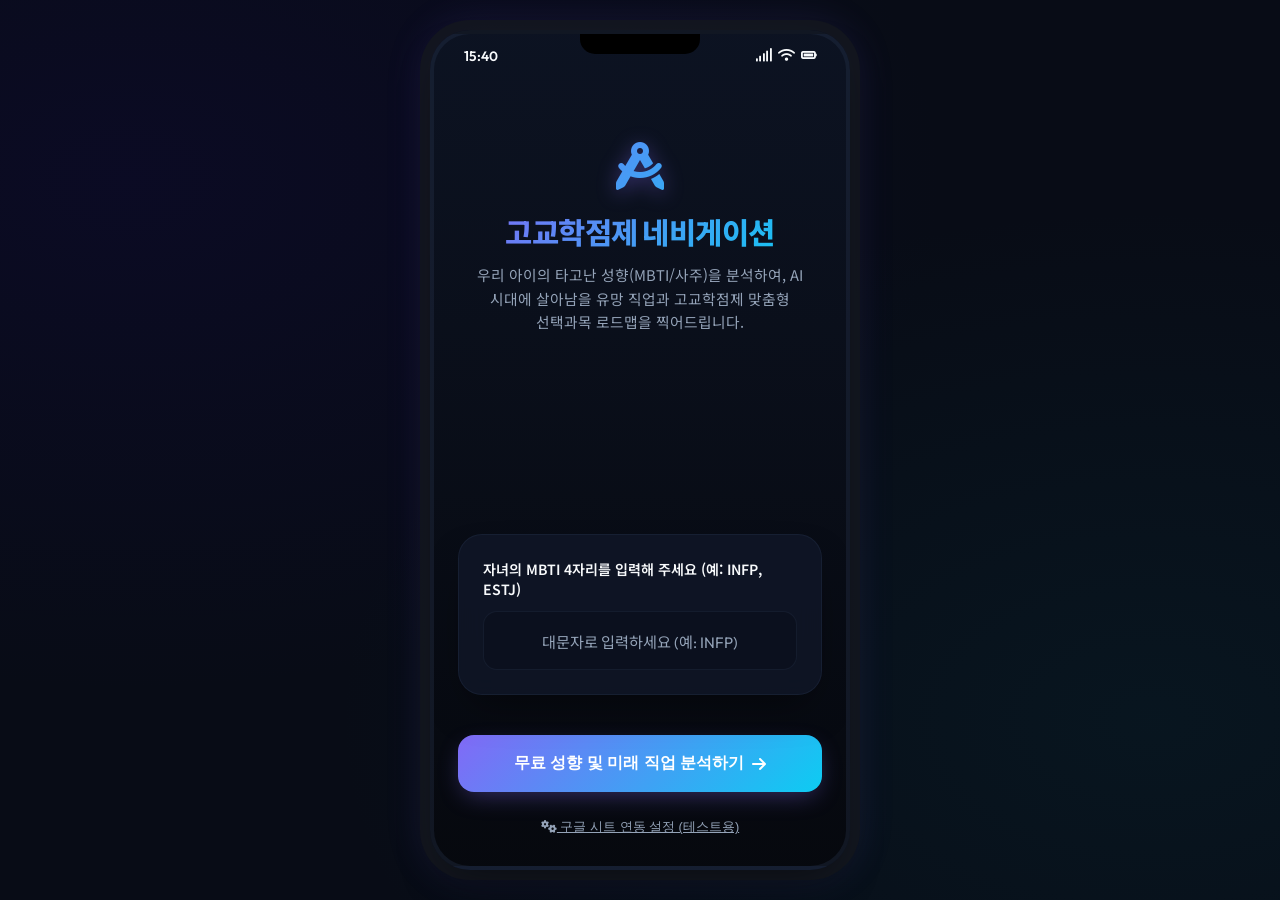
==== index.html @ 36f5def9 "Add files via upload" ====
<!DOCTYPE html>
<html lang="ko">
<head>
  <meta charset="UTF-8">
  <meta name="viewport" content="width=device-width, initial-scale=1.0">
  <title>고교학점제 네비게이션 - 맞춤형 성향 & 진로 설계</title>
  <meta name="description" content="우리 아이의 MBTI와 성향 분석을 토대로 고교학점제 최적의 선택과목 로드맵과 미래 유망 직업 리포트를 받아보세요.">
  <!-- Stylesheets -->
  <link rel="stylesheet" href="index.css">
  <!-- Fonts & FontAwesome -->
  <link rel="stylesheet" href="https://cdnjs.cloudflare.com/ajax/libs/font-awesome/6.4.0/css/all.min.css">
</head>
<body>

  <!-- Premium Simulated Smartphone Shell Frame -->
  <div class="phone-shell">
    
    <!-- Phone Status Header -->
    <div class="phone-header">
      <div class="time">15:40</div>
      <div class="phone-notch"></div>
      <div class="icons">
        <i class="fas fa-signal"></i>
        <i class="fas fa-wifi"></i>
        <i class="fas fa-battery-full"></i>
      </div>
    </div>

    <!-- App Main Dynamic Screens Area -->
    <div class="screen-container">
      
      <!-- SCREEN 1: HOME & MBTI INPUT -->
      <div id="home-screen" class="screen active">
        <div class="logo-area">
          <div class="logo-icon">
            <i class="fa-solid fa-compass-drafting"></i>
          </div>
          <h1 id="home-main-title" class="app-title">고교학점제 네비게이션</h1>
          <p id="home-sub-title" class="sub-message">
            우리 아이의 타고난 성향(MBTI/사주)을 분석하여, AI 시대에 살아남을 유망 직업과 고교학점제 맞춤형 선택과목 로드맵을 찍어드립니다.
          </p>
        </div>

        <div class="input-group">
          <label id="input-lbl" for="mbti-input" class="input-label">
            자녀의 MBTI 4자리를 입력해 주세요 (예: INFP, ESTJ)
          </label>
          <input 
            type="text" 
            id="mbti-input" 
            class="mbti-input" 
            placeholder="대문자로 입력하세요 (예: INFP)" 
            maxlength="4"
            autocomplete="off"
          >
        </div>

        <button id="analyze-btn" class="btn-primary" type="button">
          <span>무료 성향 및 미래 직업 분석하기</span>
          <i class="fa-solid fa-arrow-right"></i>
        </button>

        <!-- Simulated Sheets Settings panel -->
        <div class="settings-toggle">
          <button id="settings-btn" class="settings-btn" type="button">
            <i class="fa-solid fa-gears"></i> 구글 시트 연동 설정 (테스트용)
          </button>
          <div id="settings-panel" class="settings-panel">
            <div class="settings-title">Spreadsheet Connector</div>
            <input 
              type="text" 
              id="google-sheet-url" 
              class="settings-input" 
              placeholder="구글 시트 공유 URL 입력 (Tendency_Match 탭 등)"
            >
            <p style="font-size: 0.72rem; color: var(--text-muted);">* 입력 시 해당 구글 시트의 설정된 셀 데이터를 가상 동기화합니다.</p>
          </div>
        </div>
      </div>

      <!-- SCREEN 2: TENDENCY MATCH (FREE RESULTS AREA) -->
      <div id="result-screen" class="screen">
        <div class="screen-title-area">
          <button id="back-to-home" class="back-btn" aria-label="이전 화면으로"><i class="fa-solid fa-chevron-left"></i></button>
          <div id="res-screen-title" class="screen-title">🔍 우리 아이 성향 분석 결과</div>
        </div>

        <div class="glass-card highlight">
          <div class="card-title">
            <i class="fa-solid fa-sparkles"></i> <span id="res-mbti-badge">INFP</span> 성향 분석 리포트
          </div>
          <div id="res-analysis-text" class="card-content">
            아이는 따뜻한 공감 능력과 깊은 통찰력을 가졌으며, 사주학적으로 木(목)의 기운이 강해 무언가를 창조하고 기르는 데 소질이 있습니다. 압박감을 주면 튕겨 나가는 성향이므로, 주도성을 쥐여주는 학습 방식이 효과적입니다.
          </div>
        </div>

        <div class="glass-card">
          <div id="res-jobs-title" class="card-title">
            💡 AI 시대 추천 직업:
          </div>
          <div id="res-jobs-container" class="badge-container">
            <!-- Dynamic Job Badges will appear here -->
            <span class="job-badge">AI 윤리학자</span>
            <span class="job-badge">메타버스 콘텐츠 크리에이터</span>
            <span class="job-badge">스마트 헬스케어 카운슬러</span>
          </div>
        </div>

        <!-- Premium Conversion Button / Banner Card -->
        <button id="premium-pay-btn" class="premium-banner" type="button">
          <div class="banner-header">
            <i class="fa-solid fa-lock"></i>
            <span>유료 프리미엄 멤버십 오픈</span>
          </div>
          <div class="banner-desc">
            🔒 [유료] 우리 아이 성향에 맞는 대학별 '필수 선택과목' 및 이번 달 비교과 로드맵 보러가기 (월 9,900원)
          </div>
        </button>
      </div>

      <!-- SCREEN 3: CURATION STRATEGY REPORT (PREMIUM AREA) -->
      <div id="membership-screen" class="screen">
        <div class="screen-title-area">
          <button id="back-to-result" class="back-btn" aria-label="이전 화면으로"><i class="fa-solid fa-chevron-left"></i></button>
          <div id="cur-screen-title" class="screen-title">🎯 고교학점제 매월 맞춤형 전략 리포트</div>
        </div>

        <div class="glass-card highlight">
          <div class="card-title">
            <i class="fa-solid fa-graduation-cap"></i> <span id="cur-mbti-badge">INFP</span> 추천 과목 가이드
          </div>
          <div id="cur-guide-text" class="card-content" style="margin-bottom: 12px;">
            안심하세요! 1학년 때 한 번 정하면 변경이 어려운 선택과목, 대학 입학사정관이 눈여겨보는 필수 과목만 콕 집어드립니다.
          </div>
          <div class="card-title" style="font-size: 0.82rem; margin-top: 14px; margin-bottom: 6px; color: var(--text-main);">
            추천 선택과목:
          </div>
          <div id="cur-subjects-container" class="subject-badge-container">
            <!-- Subject items will render dynamically -->
            <span class="subject-badge">미적분</span>
            <span class="subject-badge">기하</span>
            <span class="subject-badge">물리학Ⅰ</span>
            <span class="subject-badge">화학Ⅰ</span>
          </div>
          <div id="cur-warning-text" class="warning-box">
            주의: 해당 학과는 '확률과 통계'만 이수할 경우 서류 평가에서 불이익을 받을 수 있습니다.
          </div>
        </div>

        <div class="glass-card">
          <div class="card-title" style="color: var(--color-accent);">
            <i class="fa-solid fa-calendar-check"></i> 📅 이번 달(학기 초) 우리 아이가 꼭 챙겨야 할 활동:
          </div>
          <div class="mission-list">
            
            <div class="mission-item">
              <div class="mission-icon"><i class="fa-solid fa-users-rectangle"></i></div>
              <div>
                <span class="mission-category">교내 동아리 미션</span>
                <span id="cur-club-mission" class="mission-text">교내 [수학·과학 탐구 동아리] 가입 신청하기</span>
              </div>
            </div>

            <div class="mission-item">
              <div class="mission-icon"><i class="fa-solid fa-hands-holding-child"></i></div>
              <div>
                <span class="mission-category">성향 맞춤 봉사 활동</span>
                <span id="cur-service-mission" class="mission-text">지역 아동센터 스마트 기기 활용 교육 봉사 (주말 2시간)</span>
              </div>
            </div>

            <div class="mission-item">
              <div class="mission-icon"><i class="fa-solid fa-book-open"></i></div>
              <div>
                <span class="mission-category">세특 추천 도서</span>
                <span id="cur-reading-mission" class="mission-text">추천 도서 세특 기록용독서: "AI 시대의 인간학" 탐독 후 독서록 제출 준비</span>
              </div>
            </div>

          </div>
        </div>
      </div>

      <!-- UNIVERSAL INTERACTION LOAD SKELETON -->
      <div id="loading-container" class="loading-container">
        <div class="loading-spinner"></div>
        <div id="loading-txt" class="loading-text">빅데이터(MBTI 및 사주 매칭 시트) 분석 중...</div>
      </div>

    </div>
  </div>

  <script src="db.js"></script>
  <script src="app.js"></script>
</body>
</html>
---- index.css ----
/* 
   고교학점제 네비게이션 - 프리미엄 다크 & 네온 글래스모피즘 테마 스타일시트
   모바일 최적화 스택(iPhone/Android 프레임) 및 부드러운 애니메이션 탑재
*/

@import url('https://fonts.googleapis.com/css2?family=Outfit:wght@300;400;500;600;700;800&family=Noto+Sans+KR:wght@300;400;500;700;900&display=swap');

:root {
  --font-title: 'Outfit', 'Noto Sans KR', sans-serif;
  --font-body: 'Noto Sans KR', sans-serif;

  /* Harmonious Dark HSL System */
  --bg-primary: hsl(222, 47%, 6%);
  --bg-card: hsla(223, 40%, 12%, 0.7);
  --bg-card-hover: hsla(223, 40%, 16%, 0.8);
  --border-glass: hsla(217, 30%, 25%, 0.3);
  --border-neon: hsla(250, 80%, 65%, 0.4);

  /* Vivid Neons & Gradients */
  --color-primary: hsl(250, 89%, 69%);     /* Electric Violet */
  --color-secondary: hsl(190, 90%, 50%);   /* Cyber Cyan */
  --color-accent: hsl(330, 95%, 60%);      /* Neon Pink */
  
  --grad-main: linear-gradient(135deg, hsl(250, 89%, 69%) 0%, hsl(190, 90%, 50%) 100%);
  --grad-premium: linear-gradient(135deg, hsl(330, 95%, 60%) 0%, hsl(260, 90%, 65%) 100%);
  --grad-dark: linear-gradient(180deg, hsl(222, 47%, 9%) 0%, hsl(223, 40%, 4%) 100%);

  --text-main: hsl(210, 40%, 98%);
  --text-muted: hsl(215, 20%, 65%);
  --text-glow: 0 0 12px hsla(190, 90%, 50%, 0.5);

  --shadow-lg: 0 20px 40px -15px rgba(0, 0, 0, 0.5);
  --transition: all 0.3s cubic-bezier(0.4, 0, 0.2, 1);
}

* {
  box-sizing: border-box;
  margin: 0;
  padding: 0;
  -webkit-tap-highlight-color: transparent;
}

body {
  font-family: var(--font-body);
  background-color: var(--bg-primary);
  background-image: 
    radial-gradient(at 10% 20%, hsla(250, 80%, 15%, 0.3) 0px, transparent 50%),
    radial-gradient(at 90% 80%, hsla(190, 80%, 15%, 0.2) 0px, transparent 50%);
  color: var(--text-main);
  min-height: 100vh;
  display: flex;
  justify-content: center;
  align-items: center;
  overflow-x: hidden;
  padding: 20px;
}

/* Smartphone Shell Mockup Container */
.phone-shell {
  width: 100%;
  max-width: 420px;
  height: 840px;
  background: var(--grad-dark);
  border-radius: 40px;
  border: 4px solid var(--border-glass);
  box-shadow: 
    var(--shadow-lg), 
    0 0 0 10px hsla(220, 20%, 10%, 0.8),
    0 0 40px 5px hsla(250, 80%, 65%, 0.15);
  position: relative;
  overflow: hidden;
  display: flex;
  flex-direction: column;
}

/* Speaker Notch & Status Bar Simulation */
.phone-header {
  height: 44px;
  background: transparent;
  position: relative;
  display: flex;
  justify-content: space-between;
  align-items: center;
  padding: 0 30px;
  z-index: 10;
}

.phone-notch {
  width: 120px;
  height: 20px;
  background: #000;
  border-radius: 0 0 15px 15px;
  position: absolute;
  top: 0;
  left: 50%;
  transform: translateX(-50%);
}

.phone-header .time {
  font-size: 0.85rem;
  font-weight: 600;
  color: var(--text-main);
  font-family: var(--font-title);
}

.phone-header .icons {
  display: flex;
  gap: 6px;
  font-size: 0.85rem;
  color: var(--text-main);
}

/* Scrollable Screen Content */
.screen-container {
  flex: 1;
  overflow-y: auto;
  padding: 20px 24px 30px 24px;
  position: relative;
  display: flex;
  flex-direction: column;
}

.screen-container::-webkit-scrollbar {
  width: 4px;
}
.screen-container::-webkit-scrollbar-thumb {
  background: var(--border-glass);
  border-radius: 4px;
}

/* SPA Screen switching classes */
.screen {
  display: none;
  animation: fadeIn 0.4s cubic-bezier(0.4, 0, 0.2, 1) forwards;
  flex-direction: column;
  height: 100%;
}

.screen.active {
  display: flex;
}

@keyframes fadeIn {
  from {
    opacity: 0;
    transform: translateY(15px);
  }
  to {
    opacity: 1;
    transform: translateY(0);
  }
}

/* ---------------------------------------------------- */
/* SCREEN 1: HOME SCREEN                                */
/* ---------------------------------------------------- */

.logo-area {
  text-align: center;
  margin-top: 30px;
  margin-bottom: 40px;
}

.logo-icon {
  font-size: 3rem;
  background: var(--grad-main);
  -webkit-background-clip: text;
  -webkit-text-fill-color: transparent;
  filter: drop-shadow(0 4px 10px hsla(250, 89%, 69%, 0.4));
  margin-bottom: 12px;
  animation: pulse 3s infinite ease-in-out;
}

@keyframes pulse {
  0%, 100% { transform: scale(1); }
  50% { transform: scale(1.06); }
}

h1.app-title {
  font-family: var(--font-title);
  font-size: 1.85rem;
  font-weight: 800;
  letter-spacing: -0.5px;
  background: var(--grad-main);
  -webkit-background-clip: text;
  -webkit-text-fill-color: transparent;
  margin-bottom: 10px;
}

.sub-message {
  font-size: 0.92rem;
  color: var(--text-muted);
  line-height: 1.6;
  text-align: center;
  word-break: keep-all;
  padding: 0 10px;
}

.input-group {
  margin-top: auto;
  margin-bottom: 40px;
  background: var(--bg-card);
  border: 1px solid var(--border-glass);
  border-radius: 24px;
  padding: 24px;
  box-shadow: var(--shadow-lg);
  backdrop-filter: blur(12px);
  transition: var(--transition);
}

.input-group:focus-within {
  border-color: var(--color-primary);
  box-shadow: 0 0 15px hsla(250, 89%, 69%, 0.2);
}

.input-label {
  font-size: 0.88rem;
  font-weight: 600;
  color: var(--text-main);
  margin-bottom: 12px;
  display: block;
}

.mbti-input {
  width: 100%;
  padding: 16px 20px;
  background: hsla(223, 40%, 8%, 0.8);
  border: 1px solid var(--border-glass);
  border-radius: 14px;
  color: var(--text-main);
  font-size: 1.25rem;
  font-family: var(--font-title);
  font-weight: 700;
  letter-spacing: 4px;
  text-transform: uppercase;
  text-align: center;
  outline: none;
  transition: var(--transition);
}

.mbti-input::placeholder {
  font-size: 0.95rem;
  letter-spacing: 0;
  font-weight: 400;
  color: var(--text-muted);
}

.mbti-input:focus {
  border-color: var(--color-secondary);
  box-shadow: var(--text-glow);
}

.btn-primary {
  width: 100%;
  padding: 18px 24px;
  background: var(--grad-main);
  border: none;
  border-radius: 16px;
  color: #fff;
  font-size: 1rem;
  font-weight: 700;
  cursor: pointer;
  box-shadow: 0 8px 24px -6px hsla(250, 89%, 69%, 0.4);
  transition: var(--transition);
  display: flex;
  justify-content: center;
  align-items: center;
  gap: 8px;
}

.btn-primary:hover {
  transform: translateY(-2px);
  box-shadow: 0 12px 28px -4px hsla(250, 89%, 69%, 0.6);
}

.btn-primary:active {
  transform: translateY(1px);
}

/* ---------------------------------------------------- */
/* LOADING SCREEN SYSTEM                                */
/* ---------------------------------------------------- */

.loading-container {
  display: none;
  flex-direction: column;
  align-items: center;
  justify-content: center;
  height: 100%;
  text-align: center;
  padding: 40px 0;
}

.loading-spinner {
  width: 60px;
  height: 60px;
  border: 4px solid var(--border-glass);
  border-top: 4px solid var(--color-secondary);
  border-radius: 50%;
  animation: spin 1s linear infinite;
  margin-bottom: 24px;
}

@keyframes spin {
  0% { transform: rotate(0deg); }
  100% { transform: rotate(360deg); }
}

.loading-text {
  font-size: 1rem;
  color: var(--text-muted);
  animation: pulse 1.5s infinite ease-in-out;
}

/* ---------------------------------------------------- */
/* SCREEN 2 & 3: COMMON CARD & RESULTS DESIGN          */
/* ---------------------------------------------------- */

.screen-title-area {
  display: flex;
  align-items: center;
  gap: 12px;
  margin-bottom: 24px;
}

.back-btn {
  background: var(--bg-card);
  border: 1px solid var(--border-glass);
  color: var(--text-main);
  width: 38px;
  height: 38px;
  border-radius: 50%;
  display: flex;
  align-items: center;
  justify-content: center;
  cursor: pointer;
  transition: var(--transition);
}

.back-btn:hover {
  background: var(--bg-card-hover);
  border-color: var(--color-secondary);
}

.screen-title {
  font-size: 1.35rem;
  font-weight: 700;
  display: flex;
  align-items: center;
  gap: 8px;
}

.glass-card {
  background: var(--bg-card);
  border: 1px solid var(--border-glass);
  border-radius: 20px;
  padding: 22px;
  margin-bottom: 20px;
  backdrop-filter: blur(12px);
  box-shadow: var(--shadow-lg);
}

.glass-card.highlight {
  border-color: var(--border-neon);
  box-shadow: 0 0 15px hsla(250, 80%, 65%, 0.15);
}

.card-title {
  font-size: 0.95rem;
  font-weight: 700;
  color: var(--color-secondary);
  text-transform: uppercase;
  margin-bottom: 12px;
  letter-spacing: 0.5px;
  display: flex;
  align-items: center;
  gap: 6px;
}

.card-content {
  font-size: 0.92rem;
  line-height: 1.6;
  color: var(--text-main);
  word-break: keep-all;
}

.badge-container {
  display: flex;
  flex-wrap: wrap;
  gap: 8px;
  margin-top: 14px;
}

.job-badge {
  background: hsla(190, 90%, 50%, 0.1);
  border: 1px solid hsla(190, 90%, 50%, 0.3);
  padding: 6px 12px;
  border-radius: 10px;
  font-size: 0.85rem;
  color: var(--color-secondary);
  font-weight: 600;
}

/* Banner area styling (Call-to-Action) */
.premium-banner {
  background: var(--grad-premium);
  border: none;
  border-radius: 20px;
  padding: 24px;
  color: #fff;
  cursor: pointer;
  transition: var(--transition);
  text-align: left;
  position: relative;
  overflow: hidden;
  box-shadow: 0 10px 25px -5px hsla(330, 95%, 60%, 0.4);
  display: flex;
  flex-direction: column;
  gap: 10px;
  margin-top: auto;
}

.premium-banner::before {
  content: '';
  position: absolute;
  top: 0;
  left: -50%;
  width: 200%;
  height: 100%;
  background: linear-gradient(
    to right,
    rgba(255, 255, 255, 0) 0%,
    rgba(255, 255, 255, 0.25) 50%,
    rgba(255, 255, 255, 0) 100%
  );
  transform: skewX(-25deg);
  animation: shine 3s infinite ease-in-out;
}

@keyframes shine {
  0% { left: -100%; }
  100% { left: 100%; }
}

.premium-banner:hover {
  transform: translateY(-3px);
  box-shadow: 0 15px 30px -5px hsla(330, 95%, 60%, 0.5);
}

.banner-header {
  display: flex;
  align-items: center;
  gap: 8px;
  font-size: 0.95rem;
  font-weight: 800;
  text-shadow: 0 2px 4px rgba(0, 0, 0, 0.2);
}

.banner-desc {
  font-size: 0.88rem;
  line-height: 1.5;
  font-weight: 500;
  word-break: keep-all;
  opacity: 0.95;
}

/* ---------------------------------------------------- */
/* SCREEN 3: CURATION / MEMBERSHIP PORTAL               */
/* ---------------------------------------------------- */

.subject-badge-container {
  display: flex;
  flex-wrap: wrap;
  gap: 8px;
}

.subject-badge {
  background: hsla(250, 89%, 69%, 0.15);
  border: 1px solid hsla(250, 89%, 69%, 0.4);
  padding: 6px 12px;
  border-radius: 8px;
  font-size: 0.85rem;
  color: hsl(250, 90%, 80%);
  font-weight: 600;
}

.warning-box {
  background: hsla(350, 80%, 55%, 0.1);
  border-left: 4px solid hsl(350, 80%, 55%);
  padding: 12px 16px;
  border-radius: 8px;
  font-size: 0.85rem;
  line-height: 1.5;
  color: hsl(350, 80%, 75%);
  margin-top: 14px;
}

.mission-list {
  display: flex;
  flex-direction: column;
  gap: 16px;
}

.mission-item {
  display: flex;
  gap: 12px;
}

.mission-icon {
  width: 24px;
  height: 24px;
  background: var(--bg-primary);
  border: 1px solid var(--border-glass);
  border-radius: 50%;
  display: flex;
  align-items: center;
  justify-content: center;
  color: var(--color-secondary);
  font-size: 0.78rem;
  flex-shrink: 0;
  margin-top: 2px;
}

.mission-text {
  font-size: 0.88rem;
  line-height: 1.5;
  color: var(--text-main);
  word-break: keep-all;
}

.mission-category {
  font-size: 0.78rem;
  font-weight: 700;
  color: var(--color-accent);
  display: block;
  margin-bottom: 2px;
}

/* Simulated Sheets Settings Widget (At bottom of Home Screen for Demo options) */
.settings-toggle {
  text-align: center;
  margin-top: 20px;
}

.settings-btn {
  background: transparent;
  border: none;
  color: var(--text-muted);
  font-size: 0.8rem;
  cursor: pointer;
  text-decoration: underline;
  transition: var(--transition);
}

.settings-btn:hover {
  color: var(--color-secondary);
}

.settings-panel {
  display: none;
  background: hsla(223, 40%, 6%, 0.95);
  border: 1px solid var(--border-glass);
  border-radius: 16px;
  padding: 16px;
  margin-top: 15px;
  text-align: left;
  animation: fadeIn 0.3s ease;
}

.settings-panel.active {
  display: block;
}

.settings-title {
  font-size: 0.85rem;
  font-weight: 700;
  margin-bottom: 8px;
  color: var(--color-secondary);
}

.settings-input {
  width: 100%;
  padding: 8px 12px;
  background: #000;
  border: 1px solid var(--border-glass);
  border-radius: 6px;
  color: #fff;
  font-size: 0.8rem;
  margin-bottom: 8px;
}
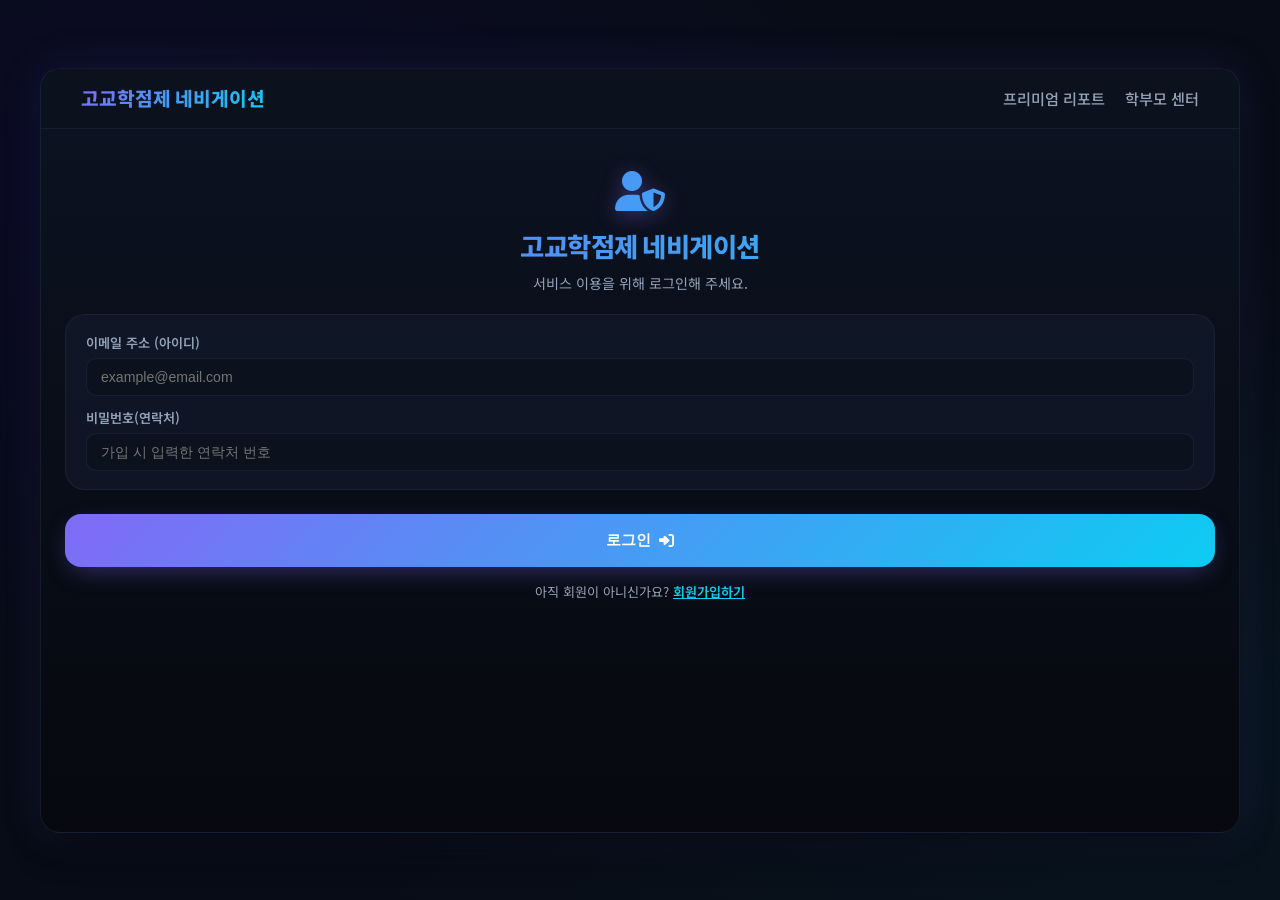
==== commit 13a64276: "Add files via upload" ====
--- a/index.html
+++ b/index.html
@@ -3,8 +3,8 @@
 <head>
   <meta charset="UTF-8">
   <meta name="viewport" content="width=device-width, initial-scale=1.0">
-  <title>고교학점제 네비게이션 - 맞춤형 성향 & 진로 설계</title>
-  <meta name="description" content="우리 아이의 MBTI와 성향 분석을 토대로 고교학점제 최적의 선택과목 로드맵과 미래 유망 직업 리포트를 받아보세요.">
+  <title>고교학점제 네비게이션 - MBTI & 사주(일주) 융합 성향진단</title>
+  <meta name="description" content="우리 아이의 MBTI 테스트 결과와 사주 일주를 결합 분석하여 고교학점제 최적의 로드맵을 알려드립니다.">
   <!-- Stylesheets -->
   <link rel="stylesheet" href="index.css">
   <!-- Fonts & FontAwesome -->
@@ -12,97 +12,251 @@
 </head>
 <body>
 
-  <!-- Premium Simulated Smartphone Shell Frame -->
-  <div class="phone-shell">
+  <!-- Premium Simulated Desktop App Frame -->
+  <div class="desktop-shell">
     
-    <!-- Phone Status Header -->
-    <div class="phone-header">
-      <div class="time">15:40</div>
-      <div class="phone-notch"></div>
-      <div class="icons">
-        <i class="fas fa-signal"></i>
-        <i class="fas fa-wifi"></i>
-        <i class="fas fa-battery-full"></i>
+    <!-- App Status Header -->
+    <div class="desktop-header">
+      <div class="logo-text">고교학점제 네비게이션</div>
+      <div class="nav-links">
+        <span>프리미엄 리포트</span>
+        <span>학부모 센터</span>
       </div>
     </div>
 
     <!-- App Main Dynamic Screens Area -->
     <div class="screen-container">
       
-      <!-- SCREEN 1: HOME & MBTI INPUT -->
-      <div id="home-screen" class="screen active">
+      <!-- SCREEN 0-A: LOGIN SCREEN -->
+      <div id="login-screen" class="screen active">
+        <div class="logo-area">
+          <div class="logo-icon">
+            <i class="fa-solid fa-user-shield"></i>
+          </div>
+          <h1 class="app-title">고교학점제 네비게이션</h1>
+          <p class="sub-message">서비스 이용을 위해 로그인해 주세요.</p>
+        </div>
+
+        <div class="saju-form">
+          <div class="form-row">
+            <label class="form-label" for="login-email">이메일 주소 (아이디)</label>
+            <input type="email" id="login-email" class="form-input" placeholder="example@email.com">
+          </div>
+          <div class="form-row">
+            <label class="form-label" for="login-password">비밀번호(연락처)</label>
+            <input type="password" id="login-password" class="form-input" placeholder="가입 시 입력한 연락처 번호">
+          </div>
+        </div>
+
+        <button id="login-submit-btn" class="btn-primary" type="button">
+          <span>로그인</span>
+          <i class="fa-solid fa-right-to-bracket"></i>
+        </button>
+
+        <div id="go-register-btn" class="auth-switch-link">
+          아직 회원이 아니신가요? <span>회원가입하기</span>
+        </div>
+      </div>
+
+      <!-- SCREEN 0-B: REGISTER SCREEN (Simplified Registration) -->
+      <div id="register-screen" class="screen">
+        <div class="logo-area" style="margin-top: 5px; margin-bottom: 10px;">
+          <h1 class="app-title" style="font-size: 1.4rem;">학부모 간편 회원가입</h1>
+          <p class="sub-message" style="font-size: 0.78rem;">이름과 연락처만으로 즉시 가입을 완료하세요.</p>
+        </div>
+
+        <div class="saju-form" style="padding: 14px 16px; gap: 10px; margin-bottom: 10px;">
+          <div class="form-row">
+            <label class="form-label" for="reg-email">이메일 주소 (아이디로 사용)</label>
+            <input type="email" id="reg-email" class="form-input" placeholder="example@email.com">
+          </div>
+          
+          <div class="form-row">
+            <label class="form-label" for="reg-name">학부모 성함</label>
+            <input type="text" id="reg-name" class="form-input" placeholder="이름을 입력해 주세요">
+          </div>
+
+          <div class="form-row">
+            <label class="form-label" for="reg-password">연락처 (로그인 시 비밀번호 대용)</label>
+            <input type="tel" id="reg-password" class="form-input" placeholder="하이픈(-) 없이 입력 (예: 01012345678)">
+          </div>
+
+          <div class="form-row">
+            <label class="form-label">자녀 성별</label>
+            <div class="radio-group">
+              <div class="radio-btn">
+                <input type="radio" id="reg-gender-m" name="reg-gender" value="남자" checked>
+                <label for="reg-gender-m">남학생</label>
+              </div>
+              <div class="radio-btn">
+                <input type="radio" id="reg-gender-f" name="reg-gender" value="여자">
+                <label for="reg-gender-f">여학생</label>
+              </div>
+            </div>
+          </div>
+
+          <div class="form-row">
+            <label class="form-label" for="reg-age">자녀 나이(세)</label>
+            <input type="number" id="reg-age" class="form-input" placeholder="예: 17" value="17">
+          </div>
+
+          <div class="form-row">
+            <label class="form-label" style="display:flex; gap:8px;">
+              <span>거주지 주소</span>
+              <span style="font-size:0.75rem; color:var(--text-muted); font-weight:400;">(시, 동 단위까지만 입력)</span>
+            </label>
+            <div style="display:flex; gap:8px;">
+              <input type="text" id="reg-addr-city" class="form-input" placeholder="예: 서울시" style="flex:1;">
+              <input type="text" id="reg-addr-dong" class="form-input" placeholder="예: 서초동" style="flex:1;">
+            </div>
+          </div>
+        </div>
+
+        <button id="register-submit-btn" class="btn-primary" type="button" style="padding: 14px;">
+          <span>회원가입 완료</span>
+          <i class="fa-solid fa-user-plus"></i>
+        </button>
+
+        <div id="go-login-btn" class="auth-switch-link" style="margin-top: 8px;">
+          이미 계정이 있으신가요? <span>로그인하러 가기</span>
+        </div>
+      </div>
+
+      <!-- SCREEN 1: HOME (TEST WELCOME SCREEN) -->
+      <div id="home-screen" class="screen">
         <div class="logo-area">
           <div class="logo-icon">
             <i class="fa-solid fa-compass-drafting"></i>
           </div>
-          <h1 id="home-main-title" class="app-title">고교학점제 네비게이션</h1>
-          <p id="home-sub-title" class="sub-message">
-            우리 아이의 타고난 성향(MBTI/사주)을 분석하여, AI 시대에 살아남을 유망 직업과 고교학점제 맞춤형 선택과목 로드맵을 찍어드립니다.
+          <h1 class="app-title">고교학점제 네비게이션</h1>
+          <p class="sub-message">
+            우리 아이의 성향 진단 테스트와 사주 일주론을 매칭하여 대학 학과 목표와 상세한 월별 로드맵을 구축합니다.
           </p>
         </div>
 
-        <div class="input-group">
-          <label id="input-lbl" for="mbti-input" class="input-label">
-            자녀의 MBTI 4자리를 입력해 주세요 (예: INFP, ESTJ)
-          </label>
-          <input 
-            type="text" 
-            id="mbti-input" 
-            class="mbti-input" 
-            placeholder="대문자로 입력하세요 (예: INFP)" 
-            maxlength="4"
-            autocomplete="off"
-          >
-        </div>
-
-        <button id="analyze-btn" class="btn-primary" type="button">
-          <span>무료 성향 및 미래 직업 분석하기</span>
-          <i class="fa-solid fa-arrow-right"></i>
+        <!-- Dynamic Welcome Banner -->
+        <div class="glass-card highlight" style="margin-bottom: 20px;">
+          <div class="card-title">
+            <i class="fa-solid fa-circle-user"></i> 환영합니다!
+          </div>
+          <div class="card-content" id="home-user-welcome" style="font-size: 0.85rem; line-height: 1.5;">
+            학부모님 반갑습니다. 정확한 분석을 진행하기 위해 먼저 자녀의 생년월일을 지정한 후 진단을 개시해 주세요.
+          </div>
+        </div>
+
+        <!-- Birth Entry Before Testing -->
+        <div class="saju-form" style="margin-bottom: 20px;">
+          <div class="form-title">
+            <i class="fa-solid fa-baby"></i> 자녀 생년월일 입력
+          </div>
+          <div class="form-row">
+            <label class="form-label" for="saju-birth">생년월일 8자리 (예: 20101125)</label>
+            <input type="number" id="saju-birth" class="form-input" placeholder="숫자만 입력 (예: 20110304)">
+          </div>
+        </div>
+
+        <button id="start-test-btn" class="btn-primary" type="button">
+          <span>자녀 성향 진단 테스트 시작</span>
+          <i class="fa-solid fa-play"></i>
         </button>
 
         <!-- Simulated Sheets Settings panel -->
         <div class="settings-toggle">
           <button id="settings-btn" class="settings-btn" type="button">
-            <i class="fa-solid fa-gears"></i> 구글 시트 연동 설정 (테스트용)
+            <i class="fa-solid fa-gears"></i> 구글 시트 API 연동 설정 (필수)
           </button>
           <div id="settings-panel" class="settings-panel">
-            <div class="settings-title">Spreadsheet Connector</div>
+            <div class="settings-title">Spreadsheet Apps Script URL</div>
             <input 
               type="text" 
               id="google-sheet-url" 
               class="settings-input" 
-              placeholder="구글 시트 공유 URL 입력 (Tendency_Match 탭 등)"
+              placeholder="Apps Script 배포 웹앱 URL"
+              value="https://script.google.com/macros/s/AKfycby_mvBmRZSkoDn44OsvTmh-XyA5cdBsYQsb0ReAyANT-vSIFvA4dzMB_APG6zstZGC8/exec"
             >
-            <p style="font-size: 0.72rem; color: var(--text-muted);">* 입력 시 해당 구글 시트의 설정된 셀 데이터를 가상 동기화합니다.</p>
-          </div>
-        </div>
-      </div>
-
-      <!-- SCREEN 2: TENDENCY MATCH (FREE RESULTS AREA) -->
+            <p style="font-size: 0.7rem; color: var(--text-muted); line-height: 1.3;">
+              * 시트: 1atSIrIhx74hP17Fhxe9Ej-KP8BDQ2WgRCZWc6AMfAXk 연결 완료<br>
+              * 제공해주신 실시간 Apps Script Webapp 주소를 기본값으로 세팅했습니다.
+            </p>
+          </div>
+        </div>
+      </div>
+
+      <!-- SCREEN 1.5: INTERACTIVE MBTI TEST SCREEN -->
+      <div id="test-screen" class="screen">
+        <div class="test-header">
+          <button id="abort-test-btn" class="back-btn" aria-label="진단 중단"><i class="fa-solid fa-xmark"></i></button>
+          <div class="progress-indicator"><span id="curr-q-num">1</span> / 12</div>
+        </div>
+
+        <div class="progress-bar-container">
+          <div id="progress-fill" class="progress-bar-fill"></div>
+        </div>
+
+        <div class="question-card">
+          <div id="question-text" class="question-text">
+            질문 문항이 로딩되는 중입니다...
+          </div>
+        </div>
+
+        <div id="answer-options" class="answer-options">
+          <!-- Dynamic Answer Buttons Rendered Here -->
+        </div>
+      </div>
+
+      <!-- SCREEN 2: TENDENCY & SAJU INTEGRATED RESULTS (FREE AREA) -->
       <div id="result-screen" class="screen">
         <div class="screen-title-area">
-          <button id="back-to-home" class="back-btn" aria-label="이전 화면으로"><i class="fa-solid fa-chevron-left"></i></button>
-          <div id="res-screen-title" class="screen-title">🔍 우리 아이 성향 분석 결과</div>
-        </div>
-
+          <button id="back-to-home" class="back-btn" aria-label="처음으로"><i class="fa-solid fa-house"></i></button>
+          <div class="screen-title">🔍 자녀 융합 성향 리포트</div>
+        </div>
+
+        <!-- 1. Pure Saju Ilju Card -->
         <div class="glass-card highlight">
+          <div class="card-title" style="color: var(--color-accent);">
+            <i class="fa-solid fa-moon"></i> 타고난 사주 (일주 성향 분석)
+          </div>
+          <div class="ilju-profile">
+            <div id="res-ilju-avatar" class="ilju-animal-avatar">🐏</div>
+            <div class="ilju-summary-meta">
+              <span id="res-ilju-name" class="ilju-name" style="font-size: 1.15rem; font-weight:800;">정미 일주</span>
+            </div>
+          </div>
+          
+          <div style="margin-top: 10px; border-top: 1px dashed var(--border-glass); padding-top: 10px;">
+            <div style="font-size: 0.8rem; font-weight:700; color: var(--color-secondary); margin-bottom: 4px;">☯️ 타고난 일주 기질:</div>
+            <div id="res-ilju-char" class="card-content" style="font-size: 0.82rem; margin-bottom:12px;"></div>
+            
+            <div style="font-size: 0.8rem; font-weight:700; color: var(--color-secondary); margin-bottom: 4px;">✍️ 학습 효율 극대화법:</div>
+            <div id="res-ilju-study" class="card-content" style="font-size: 0.82rem; line-height: 1.5; color: var(--text-main);"></div>
+          </div>
+        </div>
+
+        <!-- 2. Pure MBTI Card -->
+        <div class="glass-card">
           <div class="card-title">
-            <i class="fa-solid fa-sparkles"></i> <span id="res-mbti-badge">INFP</span> 성향 분석 리포트
-          </div>
-          <div id="res-analysis-text" class="card-content">
-            아이는 따뜻한 공감 능력과 깊은 통찰력을 가졌으며, 사주학적으로 木(목)의 기운이 강해 무언가를 창조하고 기르는 데 소질이 있습니다. 압박감을 주면 튕겨 나가는 성향이므로, 주도성을 쥐여주는 학습 방식이 효과적입니다.
-          </div>
-        </div>
-
+            <i class="fa-solid fa-dna"></i> 성향 테스트 (MBTI 성향 분석)
+          </div>
+          <div class="card-content">
+            테스트로 판정된 자녀의 유형은 <strong id="res-mbti-type" style="color: var(--color-secondary); font-size:1.15rem;">INFP</strong> 입니다.
+          </div>
+          
+          <div style="margin-top: 10px; border-top: 1px dashed var(--border-glass); padding-top: 10px;">
+            <div style="font-size: 0.8rem; font-weight:700; color: var(--color-secondary); margin-bottom: 4px;">🧠 성품과 성향 특징:</div>
+            <div id="res-mbti-char" class="card-content" style="font-size: 0.82rem; margin-bottom:12px; line-height:1.5;"></div>
+            
+            <div style="font-size: 0.8rem; font-weight:700; color: var(--color-secondary); margin-bottom: 4px;">💼 만족도가 높은 업무 환경:</div>
+            <div id="res-mbti-style" class="card-content" style="font-size: 0.82rem; line-height: 1.5; color: var(--text-main);"></div>
+          </div>
+        </div>
+
+        <!-- 3. Recommend Jobs Card -->
         <div class="glass-card">
-          <div id="res-jobs-title" class="card-title">
-            💡 AI 시대 추천 직업:
+          <div class="card-title">
+            <i class="fa-solid fa-lightbulb"></i> 추천성공 취업군 (Daymaster 매칭)
           </div>
           <div id="res-jobs-container" class="badge-container">
             <!-- Dynamic Job Badges will appear here -->
-            <span class="job-badge">AI 윤리학자</span>
-            <span class="job-badge">메타버스 콘텐츠 크리에이터</span>
-            <span class="job-badge">스마트 헬스케어 카운슬러</span>
           </div>
         </div>
 
@@ -113,7 +267,7 @@
             <span>유료 프리미엄 멤버십 오픈</span>
           </div>
           <div class="banner-desc">
-            🔒 [유료] 우리 아이 성향에 맞는 대학별 '필수 선택과목' 및 이번 달 비교과 로드맵 보러가기 (월 9,900원)
+            🔒 [유료] 우리 아이 성적 기반 고2 개정 5등급제 맞춤 대학 진학진단 & 월별 비교과 로드맵 보러가기 (월 9,900원)
           </div>
         </button>
       </div>
@@ -122,61 +276,88 @@
       <div id="membership-screen" class="screen">
         <div class="screen-title-area">
           <button id="back-to-result" class="back-btn" aria-label="이전 화면으로"><i class="fa-solid fa-chevron-left"></i></button>
-          <div id="cur-screen-title" class="screen-title">🎯 고교학점제 매월 맞춤형 전략 리포트</div>
-        </div>
-
-        <div class="glass-card highlight">
+          <div class="screen-title">🎯 매월 융합전략 Curation</div>
+        </div>
+
+        <!-- Grade Input Form within Premium Screen -->
+        <div class="glass-card highlight" id="grade-input-container">
           <div class="card-title">
-            <i class="fa-solid fa-graduation-cap"></i> <span id="cur-mbti-badge">INFP</span> 추천 과목 가이드
-          </div>
-          <div id="cur-guide-text" class="card-content" style="margin-bottom: 12px;">
-            안심하세요! 1학년 때 한 번 정하면 변경이 어려운 선택과목, 대학 입학사정관이 눈여겨보는 필수 과목만 콕 집어드립니다.
-          </div>
-          <div class="card-title" style="font-size: 0.82rem; margin-top: 14px; margin-bottom: 6px; color: var(--text-main);">
-            추천 선택과목:
-          </div>
-          <div id="cur-subjects-container" class="subject-badge-container">
-            <!-- Subject items will render dynamically -->
-            <span class="subject-badge">미적분</span>
-            <span class="subject-badge">기하</span>
-            <span class="subject-badge">물리학Ⅰ</span>
-            <span class="subject-badge">화학Ⅰ</span>
-          </div>
-          <div id="cur-warning-text" class="warning-box">
-            주의: 해당 학과는 '확률과 통계'만 이수할 경우 서류 평가에서 불이익을 받을 수 있습니다.
-          </div>
-        </div>
-
-        <div class="glass-card">
-          <div class="card-title" style="color: var(--color-accent);">
-            <i class="fa-solid fa-calendar-check"></i> 📅 이번 달(학기 초) 우리 아이가 꼭 챙겨야 할 활동:
-          </div>
-          <div class="mission-list">
-            
+            <i class="fa-solid fa-calculator"></i> 학업 성적 개별 진단 (고2 개정 5등급제 예상안 적용)
+          </div>
+          <div class="saju-form" style="background: transparent; border: none; padding: 0; margin: 0; gap: 8px;">
+            <div class="form-row">
+              <label class="form-label" for="grade-gpa">고1 1학기 중간고사 평균 등급 (5등급제 기준, 예: 1.8)</label>
+              <input type="number" step="0.1" id="grade-gpa" class="form-input" placeholder="5등급 예상 1학기 첫 내신 (예: 2.0)">
+            </div>
+            <div class="form-row">
+              <label class="form-label" for="grade-mock">3월 전국 모의고사 등급 합 (국/수/영/탐 등급의 합, 예: 8)</label>
+              <input type="number" id="grade-mock" class="form-input" placeholder="모의고사 등급 합 입력 (예: 6)">
+            </div>
+            <button id="calc-college-btn" class="btn-primary" style="padding: 12px; margin-top: 10px;" type="button">
+              <span>기질 & 성적 융합 타깃 대학교 추천받기</span>
+              <i class="fa-solid fa-wand-magic-sparkles"></i>
+            </button>
+          </div>
+        </div>
+
+        <!-- Recommended University Cards Area -->
+        <div class="glass-card" id="recommended-college-panel" style="display: none;">
+          <div class="card-title" style="color: var(--color-secondary);">
+            <i class="fa-solid fa-building-columns"></i> 기질 맞춤형 추천 대학 & 학과
+          </div>
+          <p style="font-size: 0.74rem; color: var(--text-muted); margin-bottom: 10px;">* 자녀의 사주(일주) 끈기와 MBTI 분석, 그리고 고2 5등급제 합격 컷을 결합하여 가치가 높은 적정 대학교 라인업을 제공합니다.</p>
+          <div id="college-list-container" style="display: flex; flex-direction: column; gap: 10px;">
+            <!-- Recommended list cards dynamically added here -->
+          </div>
+        </div>
+
+        <!-- Dynamic Extracurricular/Mission Area (Shows AFTER selecting a college card) -->
+        <div class="glass-card" id="curation-mission-panel" style="display: none;">
+          <div class="card-title" style="color: var(--color-accent); font-size:0.92rem; margin-bottom:14px;">
+            <i class="fa-solid fa-compass"></i> <span id="selected-cur-title">간호학과</span> 연간 준비 로드맵
+          </div>
+          
+          <!-- High School Elective Courses Guide -->
+          <div style="margin-bottom: 16px; border-bottom: 1px dashed var(--border-glass); padding-bottom: 14px;">
+            <div class="form-label" style="margin-bottom: 8px; color: var(--color-secondary); font-weight:700;">📘 고교학점제 필수 이수 선택과목 추천</div>
+            <div id="cur-electives-container" style="display:flex; flex-wrap:wrap; gap:8px;">
+              <!-- Dynamic Electives Badges -->
+            </div>
+          </div>
+
+          <!-- Monthly subscription timeline (3월~12월) -->
+          <div style="margin-bottom: 16px;">
+            <div class="form-label" style="margin-bottom: 8px; color: var(--color-accent); font-weight:700;">📅 [구독 서비스] 매월 상세 진로/비교과 액션 아이템</div>
+            <div id="monthly-timeline-container" style="display: flex; flex-direction: column; gap: 12px; margin-top:10px;">
+              <!-- Dynamic Monthly timeline steps -->
+            </div>
+          </div>
+
+          <div class="mission-list" style="border-top: 1px dashed var(--border-glass); padding-top: 14px; margin-top: 14px;">
+            <div class="card-title" style="font-size:0.8rem; color:var(--text-main);"><i class="fa-solid fa-check-double"></i> 종합 3대 연간 핵심 미션 요약</div>
             <div class="mission-item">
               <div class="mission-icon"><i class="fa-solid fa-users-rectangle"></i></div>
               <div>
-                <span class="mission-category">교내 동아리 미션</span>
-                <span id="cur-club-mission" class="mission-text">교내 [수학·과학 탐구 동아리] 가입 신청하기</span>
+                <span class="mission-category">추천 동아리</span>
+                <span id="cur-club-mission" class="mission-text">교내 동아리 가입 신청하기</span>
               </div>
             </div>
 
             <div class="mission-item">
               <div class="mission-icon"><i class="fa-solid fa-hands-holding-child"></i></div>
               <div>
-                <span class="mission-category">성향 맞춤 봉사 활동</span>
-                <span id="cur-service-mission" class="mission-text">지역 아동센터 스마트 기기 활용 교육 봉사 (주말 2시간)</span>
+                <span class="mission-category">성향 봉사</span>
+                <span id="cur-service-mission" class="mission-text">지역 아동센터 스마트 기기 활용 교육 봉사</span>
               </div>
             </div>
 
             <div class="mission-item">
               <div class="mission-icon"><i class="fa-solid fa-book-open"></i></div>
               <div>
-                <span class="mission-category">세특 추천 도서</span>
-                <span id="cur-reading-mission" class="mission-text">추천 도서 세특 기록용독서: "AI 시대의 인간학" 탐독 후 독서록 제출 준비</span>
-              </div>
-            </div>
-
+                <span class="mission-category">세특 독서</span>
+                <span id="cur-reading-mission" class="mission-text">AI 시대의 인간학 독서록 제출</span>
+              </div>
+            </div>
           </div>
         </div>
       </div>
@@ -190,6 +371,7 @@
     </div>
   </div>
 
+  <script src="manseryeok.js"></script>
   <script src="db.js"></script>
   <script src="app.js"></script>
 </body>
--- a/index.css
+++ b/index.css
@@ -1,6 +1,6 @@
 /* 
    고교학점제 네비게이션 - 프리미엄 다크 & 네온 글래스모피즘 테마 스타일시트
-   모바일 최적화 스택(iPhone/Android 프레임) 및 부드러운 애니메이션 탑재
+   MBTI 테스트 슬라이더 및 사주 정보 입력 폼 요소 대폭 보강
 */
 
 @import url('https://fonts.googleapis.com/css2?family=Outfit:wght@300;400;500;600;700;800&family=Noto+Sans+KR:wght@300;400;500;700;900&display=swap');
@@ -11,9 +11,9 @@
 
   /* Harmonious Dark HSL System */
   --bg-primary: hsl(222, 47%, 6%);
-  --bg-card: hsla(223, 40%, 12%, 0.7);
-  --bg-card-hover: hsla(223, 40%, 16%, 0.8);
-  --border-glass: hsla(217, 30%, 25%, 0.3);
+  --bg-card: hsla(223, 40%, 12%, 0.73);
+  --bg-card-hover: hsla(223, 40%, 16%, 0.85);
+  --border-glass: hsla(217, 30%, 25%, 0.35);
   --border-neon: hsla(250, 80%, 65%, 0.4);
 
   /* Vivid Neons & Gradients */
@@ -29,7 +29,7 @@
   --text-muted: hsl(215, 20%, 65%);
   --text-glow: 0 0 12px hsla(190, 90%, 50%, 0.5);
 
-  --shadow-lg: 0 20px 40px -15px rgba(0, 0, 0, 0.5);
+  --shadow-lg: 0 20px 40px -15px rgba(0, 0, 0, 0.6);
   --transition: all 0.3s cubic-bezier(0.4, 0, 0.2, 1);
 }
 
@@ -55,66 +55,59 @@
   padding: 20px;
 }
 
-/* Smartphone Shell Mockup Container */
-.phone-shell {
+/* Desktop Web App Container */
+.desktop-shell {
   width: 100%;
-  max-width: 420px;
-  height: 840px;
+  max-width: 1200px;
+  min-height: 85vh;
   background: var(--grad-dark);
-  border-radius: 40px;
-  border: 4px solid var(--border-glass);
+  border-radius: 20px;
+  border: 1px solid var(--border-glass);
   box-shadow: 
     var(--shadow-lg), 
-    0 0 0 10px hsla(220, 20%, 10%, 0.8),
-    0 0 40px 5px hsla(250, 80%, 65%, 0.15);
+    0 0 40px 5px hsla(250, 80%, 65%, 0.1);
   position: relative;
   overflow: hidden;
   display: flex;
   flex-direction: column;
 }
 
-/* Speaker Notch & Status Bar Simulation */
-.phone-header {
-  height: 44px;
-  background: transparent;
+/* Desktop Header Layout */
+.desktop-header {
+  height: 60px;
+  background: hsla(223, 40%, 8%, 0.9);
+  border-bottom: 1px solid var(--border-glass);
   position: relative;
   display: flex;
   justify-content: space-between;
   align-items: center;
-  padding: 0 30px;
+  padding: 0 40px;
   z-index: 10;
 }
 
-.phone-notch {
-  width: 120px;
-  height: 20px;
-  background: #000;
-  border-radius: 0 0 15px 15px;
-  position: absolute;
-  top: 0;
-  left: 50%;
-  transform: translateX(-50%);
-}
-
-.phone-header .time {
-  font-size: 0.85rem;
-  font-weight: 600;
+.desktop-header .logo-text {
+  font-size: 1.2rem;
+  font-weight: 800;
   color: var(--text-main);
   font-family: var(--font-title);
-}
-
-.phone-header .icons {
-  display: flex;
-  gap: 6px;
-  font-size: 0.85rem;
-  color: var(--text-main);
+  background: var(--grad-main);
+  -webkit-background-clip: text;
+  -webkit-text-fill-color: transparent;
+}
+
+.desktop-header .nav-links {
+  display: flex;
+  gap: 20px;
+  font-size: 0.95rem;
+  font-weight: 500;
+  color: var(--text-muted);
 }
 
 /* Scrollable Screen Content */
 .screen-container {
   flex: 1;
   overflow-y: auto;
-  padding: 20px 24px 30px 24px;
+  padding: 16px 24px 24px 24px;
   position: relative;
   display: flex;
   flex-direction: column;
@@ -152,22 +145,22 @@
 }
 
 /* ---------------------------------------------------- */
-/* SCREEN 1: HOME SCREEN                                */
+/* SCREEN 1: HOME SCREEN & SAJU INPUT FORM              */
 /* ---------------------------------------------------- */
 
 .logo-area {
   text-align: center;
-  margin-top: 30px;
-  margin-bottom: 40px;
+  margin-top: 15px;
+  margin-bottom: 20px;
 }
 
 .logo-icon {
-  font-size: 3rem;
+  font-size: 2.5rem;
   background: var(--grad-main);
   -webkit-background-clip: text;
   -webkit-text-fill-color: transparent;
   filter: drop-shadow(0 4px 10px hsla(250, 89%, 69%, 0.4));
-  margin-bottom: 12px;
+  margin-bottom: 8px;
   animation: pulse 3s infinite ease-in-out;
 }
 
@@ -178,86 +171,210 @@
 
 h1.app-title {
   font-family: var(--font-title);
-  font-size: 1.85rem;
+  font-size: 1.65rem;
   font-weight: 800;
   letter-spacing: -0.5px;
   background: var(--grad-main);
   -webkit-background-clip: text;
   -webkit-text-fill-color: transparent;
+  margin-bottom: 8px;
+}
+
+/* Simulated Sheets Settings Widget (At bottom of Home Screen for Demo options) */
+.settings-toggle {
+  text-align: center;
+  margin-top: 15px;
   margin-bottom: 10px;
 }
 
+.settings-btn {
+  background: transparent;
+  border: none;
+  color: var(--text-muted);
+  font-size: 0.8rem;
+  cursor: pointer;
+  text-decoration: underline;
+  transition: var(--transition);
+}
+
+.settings-btn:hover {
+  color: var(--color-secondary);
+}
+
+.settings-panel {
+  display: none;
+  background: hsla(223, 40%, 6%, 0.95);
+  border: 1px solid var(--border-glass);
+  border-radius: 16px;
+  padding: 16px;
+  margin-top: 15px;
+  text-align: left;
+  animation: fadeIn 0.3s ease;
+}
+
+.settings-panel.active {
+  display: block;
+}
+
+.settings-title {
+  font-size: 0.85rem;
+  font-weight: 700;
+  margin-bottom: 8px;
+  color: var(--color-secondary);
+}
+
+.settings-input {
+  width: 100%;
+  padding: 8px 12px;
+  background: #000;
+  border: 1px solid var(--border-glass);
+  border-radius: 6px;
+  color: #fff;
+  font-size: 0.8rem;
+  margin-bottom: 8px;
+}
+
+/* Authentication Screen Adjustments */
+.auth-switch-link {
+  font-size: 0.82rem;
+  color: var(--text-muted);
+  text-align: center;
+  margin-top: 15px;
+  cursor: pointer;
+  transition: var(--transition);
+}
+
+.auth-switch-link span {
+  color: var(--color-secondary);
+  text-decoration: underline;
+  font-weight: 600;
+}
+
+.auth-switch-link:hover {
+  color: var(--text-main);
+}
+
+.input-feedback-badge {
+  font-size: 0.78rem;
+  font-weight: 600;
+  color: var(--color-accent);
+  margin-top: 4px;
+  display: block;
+}
+
+/* Dynamic Electives Curation style */
+.elective-item-badge {
+  background: hsla(190, 90%, 50%, 0.12);
+  border: 1px solid hsla(190, 90%, 50%, 0.4);
+  padding: 6px 12px;
+  border-radius: 8px;
+  font-size: 0.82rem;
+  color: var(--color-secondary);
+  font-weight: 700;
+}
+
 .sub-message {
-  font-size: 0.92rem;
+  font-size: 0.88rem;
   color: var(--text-muted);
-  line-height: 1.6;
+  line-height: 1.5;
   text-align: center;
   word-break: keep-all;
-  padding: 0 10px;
-}
-
-.input-group {
-  margin-top: auto;
-  margin-bottom: 40px;
+  padding: 0 5px;
+}
+
+.saju-form {
   background: var(--bg-card);
   border: 1px solid var(--border-glass);
-  border-radius: 24px;
-  padding: 24px;
-  box-shadow: var(--shadow-lg);
-  backdrop-filter: blur(12px);
-  transition: var(--transition);
-}
-
-.input-group:focus-within {
-  border-color: var(--color-primary);
-  box-shadow: 0 0 15px hsla(250, 89%, 69%, 0.2);
-}
-
-.input-label {
+  border-radius: 20px;
+  padding: 18px 20px;
+  margin-bottom: 24px;
+  display: flex;
+  flex-direction: column;
+  gap: 12px;
+}
+
+.form-title {
+  font-size: 0.95rem;
+  font-weight: 700;
+  color: var(--color-secondary);
+  border-bottom: 1px dashed var(--border-glass);
+  padding-bottom: 8px;
+  margin-bottom: 4px;
+  display: flex;
+  align-items: center;
+  gap: 6px;
+}
+
+.form-row {
+  display: flex;
+  flex-direction: column;
+  gap: 6px;
+}
+
+.form-label {
+  font-size: 0.82rem;
+  font-weight: 600;
+  color: var(--text-muted);
+}
+
+.form-input {
+  width: 100%;
+  padding: 10px 14px;
+  background: hsla(223, 40%, 8%, 0.8);
+  border: 1px solid var(--border-glass);
+  border-radius: 10px;
+  color: var(--text-main);
   font-size: 0.88rem;
-  font-weight: 600;
-  color: var(--text-main);
-  margin-bottom: 12px;
-  display: block;
-}
-
-.mbti-input {
-  width: 100%;
-  padding: 16px 20px;
-  background: hsla(223, 40%, 8%, 0.8);
-  border: 1px solid var(--border-glass);
-  border-radius: 14px;
-  color: var(--text-main);
-  font-size: 1.25rem;
-  font-family: var(--font-title);
-  font-weight: 700;
-  letter-spacing: 4px;
-  text-transform: uppercase;
-  text-align: center;
   outline: none;
   transition: var(--transition);
 }
 
-.mbti-input::placeholder {
-  font-size: 0.95rem;
-  letter-spacing: 0;
-  font-weight: 400;
-  color: var(--text-muted);
-}
-
-.mbti-input:focus {
-  border-color: var(--color-secondary);
-  box-shadow: var(--text-glow);
+.form-input:focus {
+  border-color: var(--color-primary);
+  box-shadow: 0 0 10px hsla(250, 89%, 69%, 0.2);
+}
+
+.radio-group {
+  display: flex;
+  gap: 10px;
+  margin-top: 2px;
+}
+
+.radio-btn {
+  flex: 1;
+  text-align: center;
+}
+
+.radio-btn input {
+  display: none;
+}
+
+.radio-btn label {
+  display: block;
+  padding: 8px;
+  background: hsla(223, 40%, 8%, 0.8);
+  border: 1px solid var(--border-glass);
+  border-radius: 8px;
+  font-size: 0.82rem;
+  cursor: pointer;
+  transition: var(--transition);
+}
+
+.radio-btn input:checked + label {
+  background: var(--color-primary);
+  border-color: var(--color-primary);
+  color: #fff;
+  font-weight: 600;
 }
 
 .btn-primary {
   width: 100%;
-  padding: 18px 24px;
+  padding: 16px 24px;
   background: var(--grad-main);
   border: none;
   border-radius: 16px;
   color: #fff;
-  font-size: 1rem;
+  font-size: 0.95rem;
   font-weight: 700;
   cursor: pointer;
   box-shadow: 0 8px 24px -6px hsla(250, 89%, 69%, 0.4);
@@ -266,6 +383,7 @@
   justify-content: center;
   align-items: center;
   gap: 8px;
+  margin-top: auto;
 }
 
 .btn-primary:hover {
@@ -273,43 +391,93 @@
   box-shadow: 0 12px 28px -4px hsla(250, 89%, 69%, 0.6);
 }
 
-.btn-primary:active {
-  transform: translateY(1px);
-}
-
 /* ---------------------------------------------------- */
-/* LOADING SCREEN SYSTEM                                */
+/* SCREEN 1.5: MBTI INTERACTIVE QUESTIONNAIRE           */
 /* ---------------------------------------------------- */
 
-.loading-container {
-  display: none;
-  flex-direction: column;
+.test-header {
+  display: flex;
+  justify-content: space-between;
+  align-items: center;
+  margin-bottom: 20px;
+}
+
+.progress-indicator {
+  font-size: 0.8rem;
+  font-family: var(--font-title);
+  color: var(--color-secondary);
+  font-weight: 700;
+}
+
+.progress-bar-container {
+  width: 100%;
+  height: 6px;
+  background: var(--border-glass);
+  border-radius: 3px;
+  margin-bottom: 30px;
+  overflow: hidden;
+}
+
+.progress-bar-fill {
+  width: 8.33%;
+  height: 100%;
+  background: var(--grad-main);
+  transition: width 0.3s ease;
+}
+
+.question-card {
+  background: var(--bg-card);
+  border: 1px solid var(--border-glass);
+  border-radius: 24px;
+  padding: 24px;
+  margin-bottom: 20px;
+  min-height: 160px;
+  display: flex;
   align-items: center;
   justify-content: center;
-  height: 100%;
+  box-shadow: var(--shadow-lg);
+  backdrop-filter: blur(12px);
+}
+
+.question-text {
+  font-size: 1.05rem;
+  font-weight: 600;
+  line-height: 1.6;
   text-align: center;
-  padding: 40px 0;
-}
-
-.loading-spinner {
-  width: 60px;
-  height: 60px;
-  border: 4px solid var(--border-glass);
-  border-top: 4px solid var(--color-secondary);
-  border-radius: 50%;
-  animation: spin 1s linear infinite;
-  margin-bottom: 24px;
-}
-
-@keyframes spin {
-  0% { transform: rotate(0deg); }
-  100% { transform: rotate(360deg); }
-}
-
-.loading-text {
-  font-size: 1rem;
-  color: var(--text-muted);
-  animation: pulse 1.5s infinite ease-in-out;
+  word-break: keep-all;
+}
+
+.answer-options {
+  display: flex;
+  flex-direction: column;
+  gap: 12px;
+  margin-top: auto;
+}
+
+.answer-btn {
+  width: 100%;
+  padding: 16px 20px;
+  background: hsla(223, 40%, 14%, 0.8);
+  border: 1px solid var(--border-glass);
+  border-radius: 16px;
+  color: var(--text-main);
+  font-size: 0.9rem;
+  font-weight: 500;
+  text-align: left;
+  line-height: 1.5;
+  cursor: pointer;
+  transition: var(--transition);
+  word-break: keep-all;
+}
+
+.answer-btn:hover {
+  background: var(--bg-card-hover);
+  border-color: var(--color-secondary);
+  transform: translateX(4px);
+}
+
+.answer-btn:active {
+  background: hsla(190, 90%, 50%, 0.15);
 }
 
 /* ---------------------------------------------------- */
@@ -320,7 +488,7 @@
   display: flex;
   align-items: center;
   gap: 12px;
-  margin-bottom: 24px;
+  margin-bottom: 20px;
 }
 
 .back-btn {
@@ -343,7 +511,7 @@
 }
 
 .screen-title {
-  font-size: 1.35rem;
+  font-size: 1.25rem;
   font-weight: 700;
   display: flex;
   align-items: center;
@@ -354,8 +522,8 @@
   background: var(--bg-card);
   border: 1px solid var(--border-glass);
   border-radius: 20px;
-  padding: 22px;
-  margin-bottom: 20px;
+  padding: 20px;
+  margin-bottom: 16px;
   backdrop-filter: blur(12px);
   box-shadow: var(--shadow-lg);
 }
@@ -366,11 +534,11 @@
 }
 
 .card-title {
-  font-size: 0.95rem;
+  font-size: 0.9rem;
   font-weight: 700;
   color: var(--color-secondary);
   text-transform: uppercase;
-  margin-bottom: 12px;
+  margin-bottom: 10px;
   letter-spacing: 0.5px;
   display: flex;
   align-items: center;
@@ -378,7 +546,7 @@
 }
 
 .card-content {
-  font-size: 0.92rem;
+  font-size: 0.88rem;
   line-height: 1.6;
   color: var(--text-main);
   word-break: keep-all;
@@ -388,7 +556,7 @@
   display: flex;
   flex-wrap: wrap;
   gap: 8px;
-  margin-top: 14px;
+  margin-top: 10px;
 }
 
 .job-badge {
@@ -396,9 +564,44 @@
   border: 1px solid hsla(190, 90%, 50%, 0.3);
   padding: 6px 12px;
   border-radius: 10px;
-  font-size: 0.85rem;
+  font-size: 0.82rem;
   color: var(--color-secondary);
   font-weight: 600;
+}
+
+.ilju-profile {
+  display: flex;
+  align-items: center;
+  gap: 12px;
+  margin-bottom: 12px;
+}
+
+.ilju-animal-avatar {
+  width: 44px;
+  height: 44px;
+  background: hsla(330, 95%, 60%, 0.1);
+  border: 1px solid hsla(330, 95%, 60%, 0.3);
+  border-radius: 50%;
+  display: flex;
+  align-items: center;
+  justify-content: center;
+  font-size: 1.4rem;
+}
+
+.ilju-summary-meta {
+  display: flex;
+  flex-direction: column;
+}
+
+.ilju-name {
+  font-size: 1rem;
+  font-weight: 700;
+  color: var(--color-accent);
+}
+
+.ilju-element {
+  font-size: 0.75rem;
+  color: var(--text-muted);
 }
 
 /* Banner area styling (Call-to-Action) */
@@ -406,7 +609,7 @@
   background: var(--grad-premium);
   border: none;
   border-radius: 20px;
-  padding: 24px;
+  padding: 20px;
   color: #fff;
   cursor: pointer;
   transition: var(--transition);
@@ -416,7 +619,7 @@
   box-shadow: 0 10px 25px -5px hsla(330, 95%, 60%, 0.4);
   display: flex;
   flex-direction: column;
-  gap: 10px;
+  gap: 8px;
   margin-top: auto;
 }
 
@@ -451,13 +654,13 @@
   display: flex;
   align-items: center;
   gap: 8px;
-  font-size: 0.95rem;
+  font-size: 0.9rem;
   font-weight: 800;
   text-shadow: 0 2px 4px rgba(0, 0, 0, 0.2);
 }
 
 .banner-desc {
-  font-size: 0.88rem;
+  font-size: 0.82rem;
   line-height: 1.5;
   font-weight: 500;
   word-break: keep-all;
@@ -479,7 +682,7 @@
   border: 1px solid hsla(250, 89%, 69%, 0.4);
   padding: 6px 12px;
   border-radius: 8px;
-  font-size: 0.85rem;
+  font-size: 0.82rem;
   color: hsl(250, 90%, 80%);
   font-weight: 600;
 }
@@ -489,7 +692,7 @@
   border-left: 4px solid hsl(350, 80%, 55%);
   padding: 12px 16px;
   border-radius: 8px;
-  font-size: 0.85rem;
+  font-size: 0.82rem;
   line-height: 1.5;
   color: hsl(350, 80%, 75%);
   margin-top: 14px;
@@ -498,7 +701,7 @@
 .mission-list {
   display: flex;
   flex-direction: column;
-  gap: 16px;
+  gap: 14px;
 }
 
 .mission-item {
@@ -522,7 +725,7 @@
 }
 
 .mission-text {
-  font-size: 0.88rem;
+  font-size: 0.82rem;
   line-height: 1.5;
   color: var(--text-main);
   word-break: keep-all;
@@ -536,55 +739,34 @@
   margin-bottom: 2px;
 }
 
-/* Simulated Sheets Settings Widget (At bottom of Home Screen for Demo options) */
-.settings-toggle {
+/* UNIVERSAL INTERACTION LOAD SKELETON */
+.loading-container {
+  display: none;
+  flex-direction: column;
+  align-items: center;
+  justify-content: center;
+  height: 100%;
   text-align: center;
-  margin-top: 20px;
-}
-
-.settings-btn {
-  background: transparent;
-  border: none;
+  padding: 40px 0;
+}
+
+.loading-spinner {
+  width: 60px;
+  height: 60px;
+  border: 4px solid var(--border-glass);
+  border-top: 4px solid var(--color-secondary);
+  border-radius: 50%;
+  animation: spin 1s linear infinite;
+  margin-bottom: 24px;
+}
+
+@keyframes spin {
+  0% { transform: rotate(0deg); }
+  100% { transform: rotate(360deg); }
+}
+
+.loading-text {
+  font-size: 0.95rem;
   color: var(--text-muted);
-  font-size: 0.8rem;
-  cursor: pointer;
-  text-decoration: underline;
-  transition: var(--transition);
-}
-
-.settings-btn:hover {
-  color: var(--color-secondary);
-}
-
-.settings-panel {
-  display: none;
-  background: hsla(223, 40%, 6%, 0.95);
-  border: 1px solid var(--border-glass);
-  border-radius: 16px;
-  padding: 16px;
-  margin-top: 15px;
-  text-align: left;
-  animation: fadeIn 0.3s ease;
-}
-
-.settings-panel.active {
-  display: block;
-}
-
-.settings-title {
-  font-size: 0.85rem;
-  font-weight: 700;
-  margin-bottom: 8px;
-  color: var(--color-secondary);
-}
-
-.settings-input {
-  width: 100%;
-  padding: 8px 12px;
-  background: #000;
-  border: 1px solid var(--border-glass);
-  border-radius: 6px;
-  color: #fff;
-  font-size: 0.8rem;
-  margin-bottom: 8px;
-}
+  animation: pulse 1.5s infinite ease-in-out;
+}
